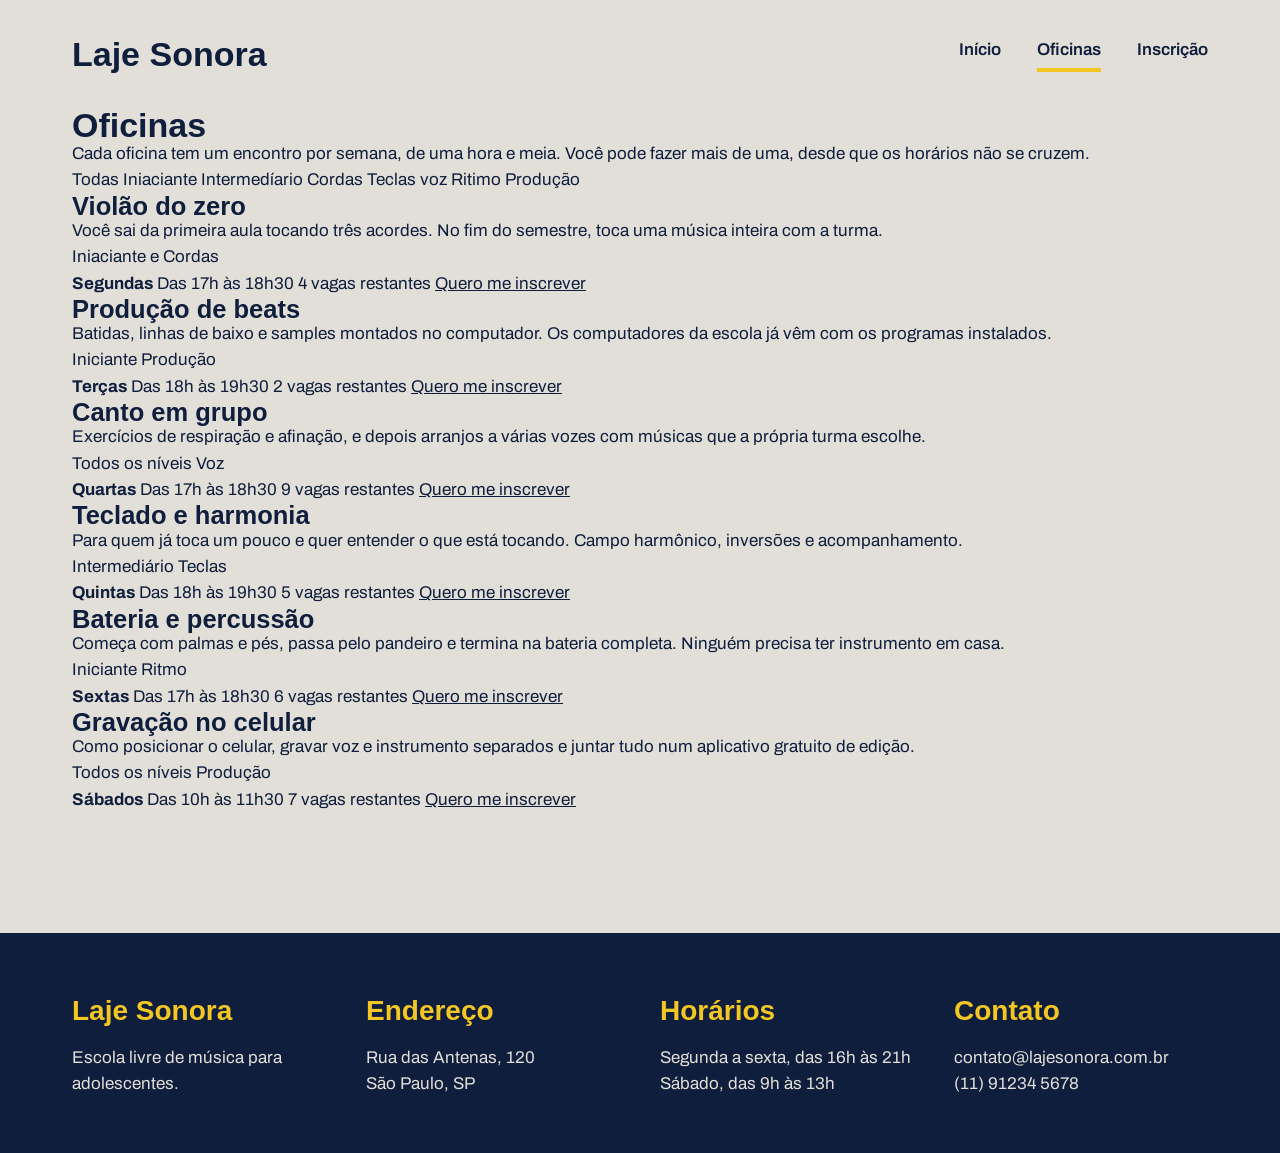
==== oficinas.html @ c1a8beec "“HTML da página de oficinas" ====
<!DOCTYPE html>
<html lang="pt-BR">
<head>
    <meta charset="UTF-8">
    <meta name="viewport" content="width=device-width, initial-scale=1.0">
    <title>Laje Sonora | Oficinas</title>
    <link rel="preconnect" href="https://fonts.googleapis.com">
    <link rel="preconnect" href="https://fonts.gstatic.com" crossorigin>
    <link href="https://fonts.googleapis.com/css2?family=Archivo:ital,wght@0,100..900;1,100..900&family=Big+Shoulders:opsz,wght@10..72,100..900&display=swap" rel="stylesheet">
    <link rel="stylesheet" href="oficinas.css">
</head>
<body>

    <header class="conteudo topo">
        <a class="logo" href="index.html">Laje Sonora</a>

        <nav class="menu">
            <a href="index.html">Início</a>
            <a class="atual" href="oficinas.html">Oficinas</a>
            <a href="inscricao.html">Inscrição</a>
        </nav>
    </header>

    <main class="conteudo">

        <h1 class="conteudo-pagina">Oficinas</h1>
        <p class="subtitulo-pagina">Cada oficina tem um encontro por semana, de uma hora e meia. Você pode fazer mais de uma, desde que os horários não se cruzem.</p>

        <div class="filtros">
            <span class="filtro ativo ">Todas</span>
            <span class="filtro">Iniaciante</span>
            <span class="filtro">Intermedíario</span>
            <span class="filtro">Cordas</span>
            <span class="filtro">Teclas</span>
            <span class="filtro">voz</span>
            <span class="filtro">Ritimo</span>
            <span class="filtro">Produção</span>


        </div>

        <div class="lista">
            <article class="oficina">

                <div class="foto foto-azul"></div>
                <div class="oficina-texto">
                    <h2>Violão do zero</h2>
                    <p>Você sai da primeira aula tocando três acordes. No fim do semestre, toca uma música inteira com a turma.</p>
                 <div class="etiquetas">
                    <span class="Etiquetas">Iniaciante e Cordas</span>
                 </div>

                    <div class="oficina-detalhes">
                        <strong>Segundas</strong>
                        <span>Das 17h às 18h30</span>
                        <span>4 vagas restantes</span>
                        <a href="./inscricao.html">Quero me inscrever</a>
                    </div>
                    <article class="oficina">
    <div class="foto foto-amarela"></div>

    <div class="oficina-texto">
        <h2>Produção de beats</h2>
        <p>Batidas, linhas de baixo e samples montados no computador. Os computadores da escola já vêm com os programas instalados.</p>
        <div class="etiquetas">
            <span class="etiqueta">Iniciante</span>
            <span class="etiqueta">Produção</span>
        </div>
    </div>

    <div class="oficina-detalhes">
        <strong>Terças</strong>
        <span>Das 18h às 19h30</span>
        <span>2 vagas restantes</span>
        <a href="inscricao.html">Quero me inscrever</a>
    </div>
</article>

<article class="oficina">
    <div class="foto foto-tinta"></div>

    <div class="oficina-texto">
        <h2>Canto em grupo</h2>
        <p>Exercícios de respiração e afinação, e depois arranjos a várias vozes com músicas que a própria turma escolhe.</p>
        <div class="etiquetas">
            <span class="etiqueta">Todos os níveis</span>
            <span class="etiqueta">Voz</span>
        </div>
    </div>

    <div class="oficina-detalhes">
        <strong>Quartas</strong>
        <span>Das 17h às 18h30</span>
        <span>9 vagas restantes</span>
        <a href="inscricao.html">Quero me inscrever</a>
    </div>
</article>

<article class="oficina">
    <div class="foto"></div>

    <div class="oficina-texto">
        <h2>Teclado e harmonia</h2>
        <p>Para quem já toca um pouco e quer entender o que está tocando. Campo harmônico, inversões e acompanhamento.</p>
        <div class="etiquetas">
            <span class="etiqueta">Intermediário</span>
            <span class="etiqueta">Teclas</span>
        </div>
    </div>

    <div class="oficina-detalhes">
        <strong>Quintas</strong>
        <span>Das 18h às 19h30</span>
        <span>5 vagas restantes</span>
        <a href="inscricao.html">Quero me inscrever</a>
    </div>
</article>

<article class="oficina">
    <div class="foto foto-azul"></div>

    <div class="oficina-texto">
        <h2>Bateria e percussão</h2>
        <p>Começa com palmas e pés, passa pelo pandeiro e termina na bateria completa. Ninguém precisa ter instrumento em casa.</p>
        <div class="etiquetas">
            <span class="etiqueta">Iniciante</span>
            <span class="etiqueta">Ritmo</span>
        </div>
    </div>

    <div class="oficina-detalhes">
        <strong>Sextas</strong>
        <span>Das 17h às 18h30</span>
        <span>6 vagas restantes</span>
        <a href="inscricao.html">Quero me inscrever</a>
    </div>
</article>

<article class="oficina">
    <div class="foto foto-amarela"></div>

    <div class="oficina-texto">
        <h2>Gravação no celular</h2>
        <p>Como posicionar o celular, gravar voz e instrumento separados e juntar tudo num aplicativo gratuito de edição.</p>
        <div class="etiquetas">
            <span class="etiqueta">Todos os níveis</span>
            <span class="etiqueta">Produção</span>
        </div>
    </div>

    <div class="oficina-detalhes">
        <strong>Sábados</strong>
        <span>Das 10h às 11h30</span>
        <span>7 vagas restantes</span>
        <a href="inscricao.html">Quero me inscrever</a>
    </div>
</article>
                </div>
            </article>
        </div>
    </main>

    <footer class="rodape">
        <div class="conteudo rodape-colunas">

         <div class="rodape-coluna">
            <h4>Laje Sonora</h4>
             <p>Escola livre de música para adolescentes.</p>
        </div>

         <div class="rodape-coluna">
             <h4>Endereço</h4>
             <p>Rua das Antenas, 120<br>São Paulo, SP</p>
         </div>

        <div class="rodape-coluna">
            <h4>Horários</h4>
            <p>Segunda a sexta, das 16h às 21h<br>Sábado, das 9h às 13h</p>
         </div>

         <div class="rodape-coluna">
            <h4>Contato</h4>
            <p>contato@lajesonora.com.br<br>(11) 91234 5678</p>
        </div>

        </div>
    </footer>

</body>
</html>
---- oficinas.css ----
* {
    margin: 0;
    padding: 0;
    box-sizing: border-box;
}

:root {
    --concreto: #E2DFD8;
    --concreto-escuro: #CBC7BE;
    --tinta: #0F1E3D;
    --caixa-dagua: #1F5FBF;
    --fita: #F3C623;
    --branco: #FFFFFF;

    --fonte-cartaz: "Big Shoulders Display", "Arial Narrow", sans-serif;
    --fonte-texto: "Archivo", Arial, sans-serif;
}

body {
    background-color: var(--concreto);
     color: var(--tinta);
     font-family: var(--fonte-texto);
     font-size: 17px;
     line-height: 1.55;
}

a {
    color: inherit;
}

h1,h2,h3 {
    font-family: var(--fonte-cartaz);
    font-weight: 900;
    line-height: 0.95;
}

.conteudo {
    max-width: 1200px;
    margin-inline: auto;
    padding-inline: 32px;

}

.topo {
    padding-block: 28px;
    display: flex;
    justify-content: space-between;
    align-items: center;
    
}

.logo {
    font-family: var(--fonte-cartaz);
    font-size: 34px;
    font-weight: 900;
    text-decoration: none;
}

 .menu {
    display: flex;
    gap: 36px;

}

.menu a{
   font-weight: 600;
   text-decoration: none;
   padding-bottom: 4px;
   border-bottom: 4px solid transparent; 
}

.menu a:hover {
    
     border-bottom-color: var(--tinta);

}

.menu a.atual{
     border-bottom-color: var(--fita);
}


.foto {
    background-color: var(--concreto-escuro);
}

.foto-azul{
    background-color: var(--caixa-dagua);
}

.foto-amarela{
    background-color: var(--fita);
}

.foto-tinta{
    background-color: var(--tinta);
}


.rodape {
    margin-top: 120px;
    background-color: var(--tinta);
    color: var(--concreto);
    padding-top: 56px;
    padding-bottom: 56px;
}

.rodape-colunas {
    display: flex;
    justify-content: space-between;
    gap: 40px;

}

.rodape-coluna{
    flex: 1;
}

.rodape h4{
    font-family: var(--fonte-cartaz);
    font-size: 28px;
    color: var(--fita);
    margin-bottom: 12px;
}
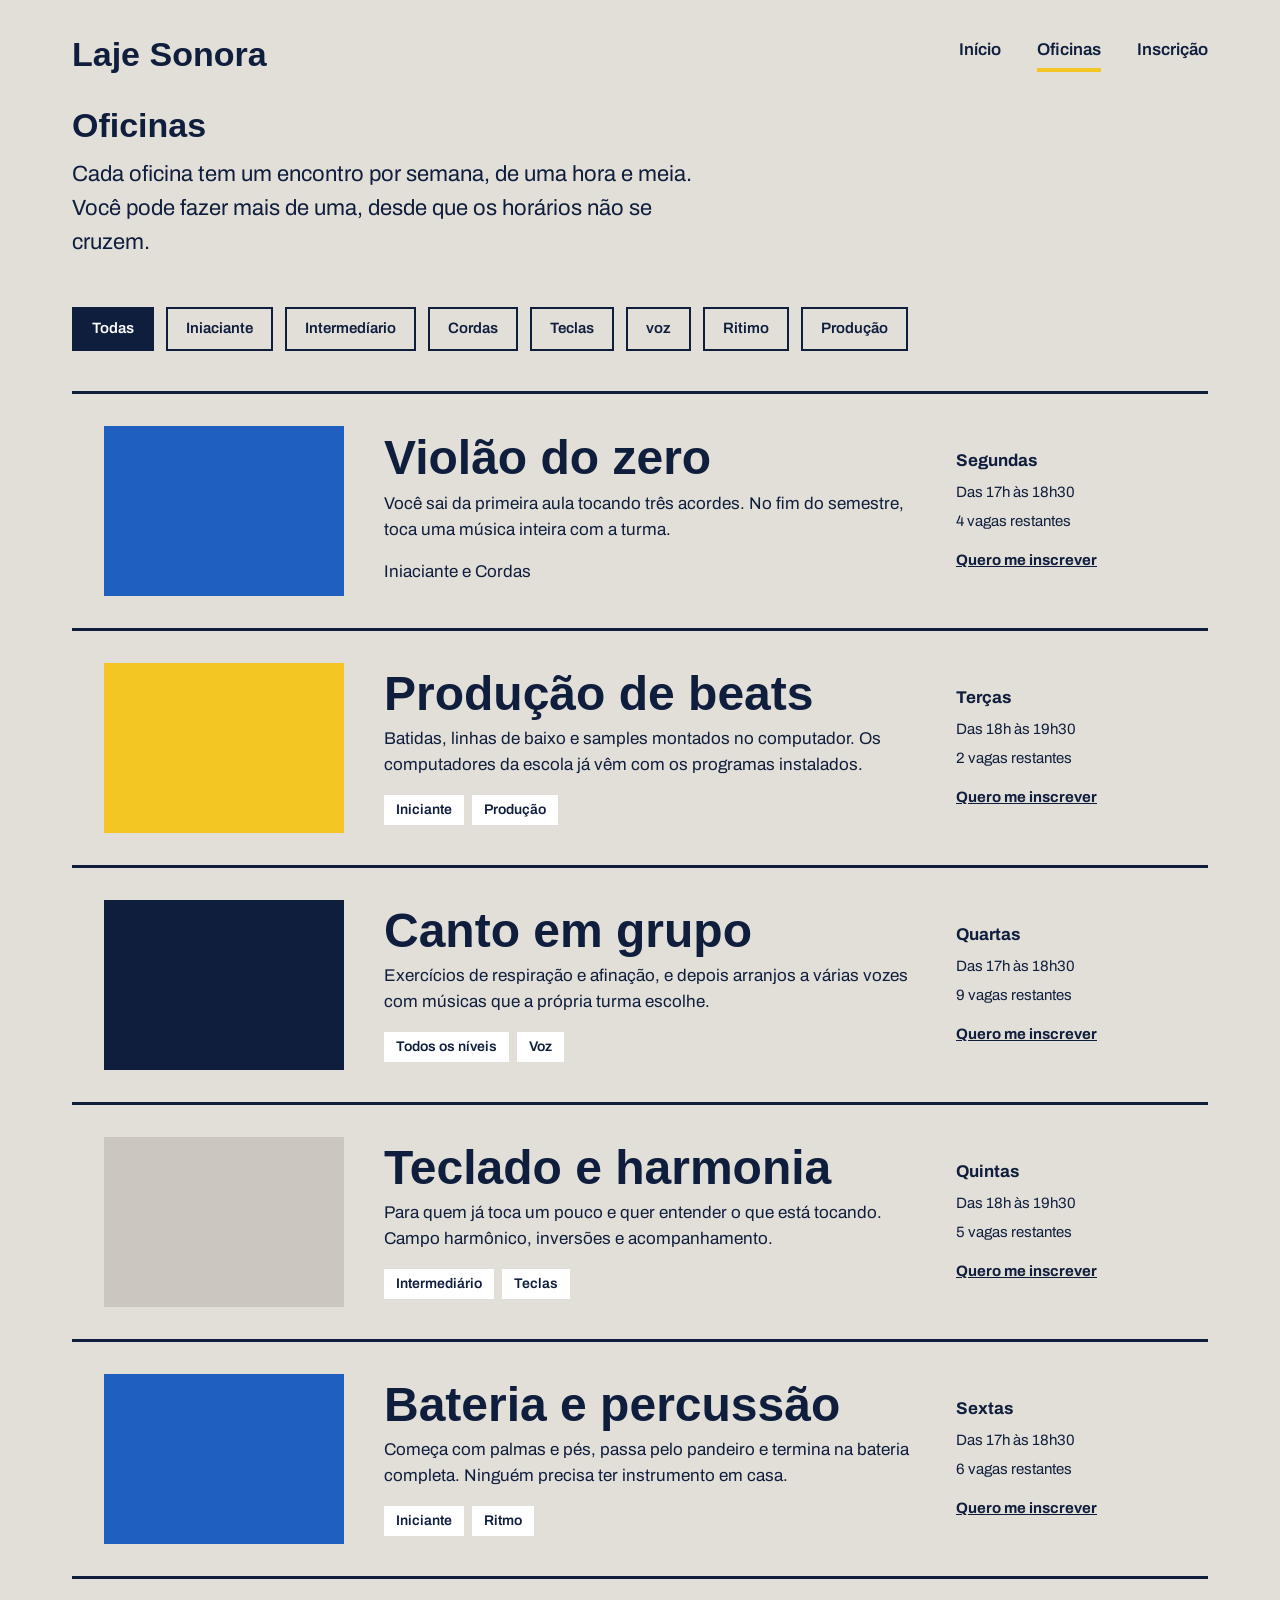
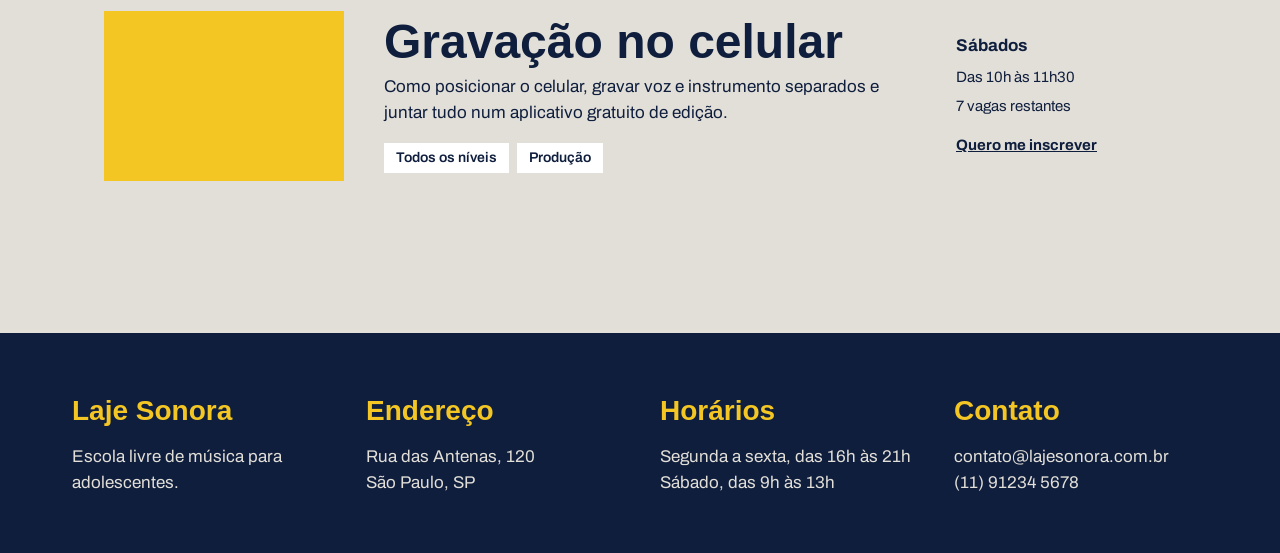
==== commit 76d2aed4: "Página de inscrição pronta" ====
--- a/oficinas.html
+++ b/oficinas.html
@@ -49,13 +49,16 @@
                  <div class="etiquetas">
                     <span class="Etiquetas">Iniaciante e Cordas</span>
                  </div>
-
+                 
+                </div>
                     <div class="oficina-detalhes">
                         <strong>Segundas</strong>
                         <span>Das 17h às 18h30</span>
                         <span>4 vagas restantes</span>
                         <a href="./inscricao.html">Quero me inscrever</a>
                     </div>
+                    </article>
+
                     <article class="oficina">
     <div class="foto foto-amarela"></div>
 
@@ -122,6 +125,7 @@
     <div class="oficina-texto">
         <h2>Bateria e percussão</h2>
         <p>Começa com palmas e pés, passa pelo pandeiro e termina na bateria completa. Ninguém precisa ter instrumento em casa.</p>
+        
         <div class="etiquetas">
             <span class="etiqueta">Iniciante</span>
             <span class="etiqueta">Ritmo</span>
@@ -155,8 +159,7 @@
         <a href="inscricao.html">Quero me inscrever</a>
     </div>
 </article>
-                </div>
-            </article>
+               
         </div>
     </main>
 
--- a/oficinas.css
+++ b/oficinas.css
@@ -121,4 +121,91 @@
     font-size: 28px;
     color: var(--fita);
     margin-bottom: 12px;
-}+}
+
+.titulo-pagina{
+    font-size: 160px;
+    margin-top: 24px;
+}
+
+.subtitulo-pagina{
+    font-size: 22px;
+    max-width: 640px;
+    margin-top: 16px;
+}
+
+.filtros{
+    margin-top: 48px;
+    display: flex;
+    flex-wrap: wrap;
+    gap: 12px;
+}
+
+.filtro{
+    border: 2px solid var(--tinta);
+    padding: 8px 18px;
+    font-weight: 600;
+    font-size: 15px;
+    background-color: transparent;
+}
+.filtro.ativo{
+    background-color: var(--tinta);
+    color: var(--branco);
+}
+
+.lista{
+    margin-top: 40px;
+}
+
+.oficina{
+    padding: 32px 32px;
+    border-top: 3px solid var(--tinta);
+    display: flex;
+    align-items: center;
+    gap: 40px;
+}
+
+.oficina .foto{
+    width: 240px;
+    height: 170px;
+    flex-shrink: 0;
+}
+
+.oficina-texto{
+    flex: 1;
+}
+
+.oficina h2{
+    font-size: 48px;
+    margin-bottom: 10px;    
+}
+
+.etiquetas{
+    margin-top: 16px;
+    display: flex;
+    gap: 8px;
+}
+
+.etiqueta{
+    background-color: var(--branco);
+    padding: 4px 12px;
+    font-size: 14px;
+    font-weight: 600;
+}
+
+.oficina-detalhes{
+    width: 220px;
+    font-size: 15px;
+    display: flex;
+    flex-direction: column;
+    gap: 6px;
+}
+
+.oficina-detalhes strong{
+    font-size: 17px;
+}
+
+.oficina-detalhes a{
+    margin-top: 10px;
+    font-weight: 700;
+}
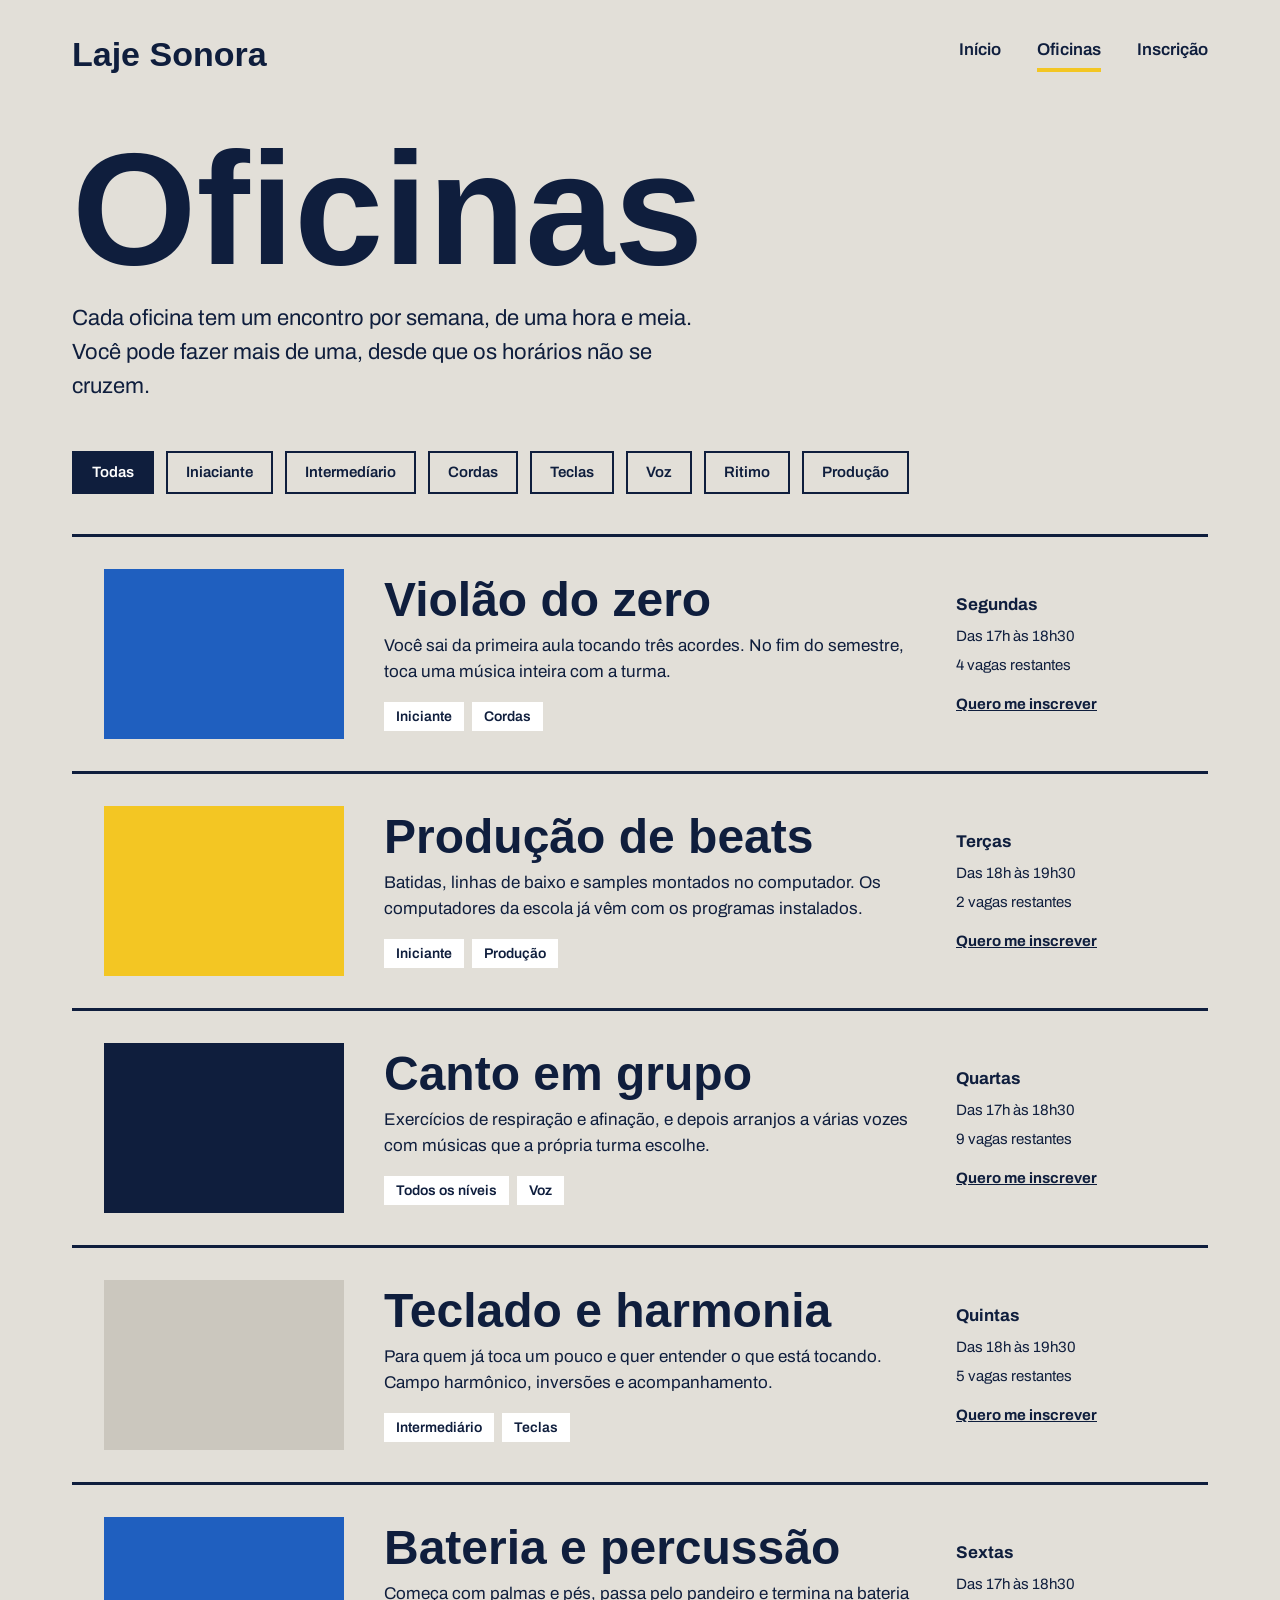
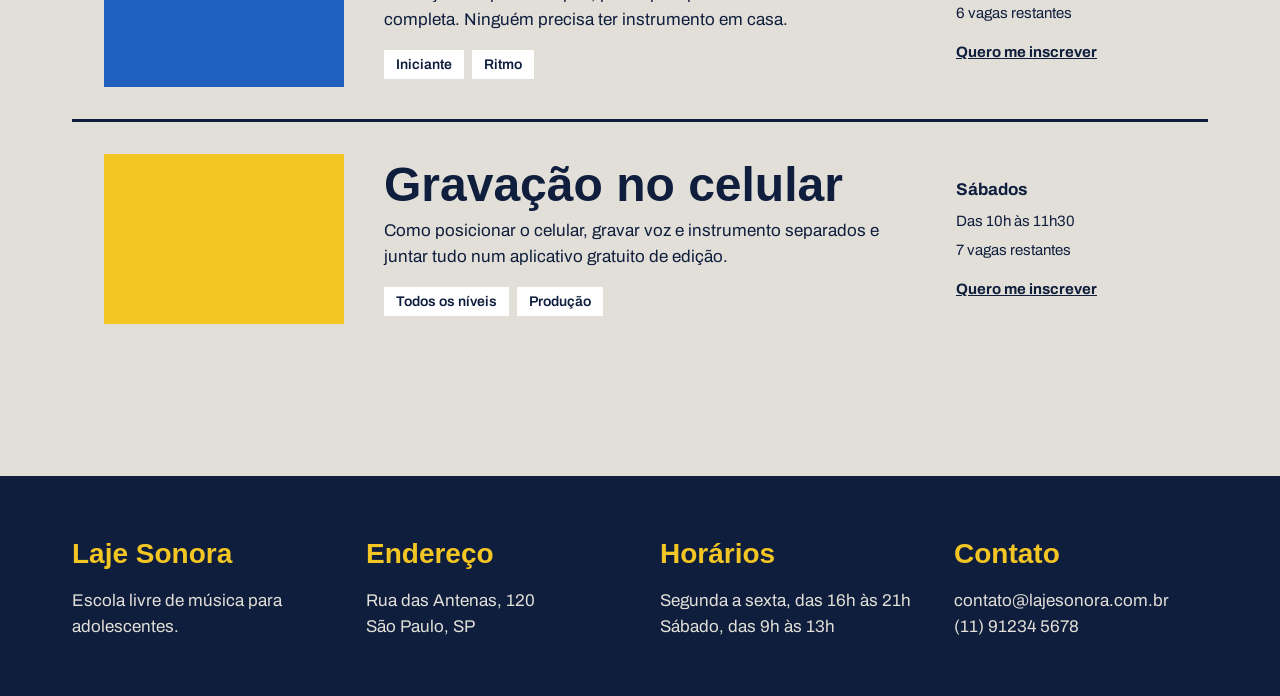
==== commit 2ba75f20: "correção_erros1" ====
--- a/oficinas.html
+++ b/oficinas.html
@@ -23,7 +23,7 @@
 
     <main class="conteudo">
 
-        <h1 class="conteudo-pagina">Oficinas</h1>
+        <h1 class="titulo-pagina">Oficinas</h1>
         <p class="subtitulo-pagina">Cada oficina tem um encontro por semana, de uma hora e meia. Você pode fazer mais de uma, desde que os horários não se cruzem.</p>
 
         <div class="filtros">
@@ -32,7 +32,7 @@
             <span class="filtro">Intermedíario</span>
             <span class="filtro">Cordas</span>
             <span class="filtro">Teclas</span>
-            <span class="filtro">voz</span>
+            <span class="filtro">Voz</span>
             <span class="filtro">Ritimo</span>
             <span class="filtro">Produção</span>
 
@@ -47,7 +47,8 @@
                     <h2>Violão do zero</h2>
                     <p>Você sai da primeira aula tocando três acordes. No fim do semestre, toca uma música inteira com a turma.</p>
                  <div class="etiquetas">
-                    <span class="Etiquetas">Iniaciante e Cordas</span>
+                    <span class="etiqueta">Iniciante</span>
+                    <span class="etiqueta">Cordas</span>
                  </div>
                  
                 </div>
@@ -131,6 +132,7 @@
             <span class="etiqueta">Ritmo</span>
         </div>
     </div>
+    
 
     <div class="oficina-detalhes">
         <strong>Sextas</strong>
--- a/oficinas.css
+++ b/oficinas.css
@@ -209,3 +209,20 @@
     margin-top: 10px;
     font-weight: 700;
 }
+@media (max-width: 800px) {
+
+    .oficina, .rodape-colunas {
+        flex-direction: column;
+        align-items: stretch;
+    }
+
+    .titulo-pagina {
+        font-size: 96px;
+    }
+
+    .oficina .foto,
+    .oficina-detalhes {
+        width: 100%;
+    }
+
+}
